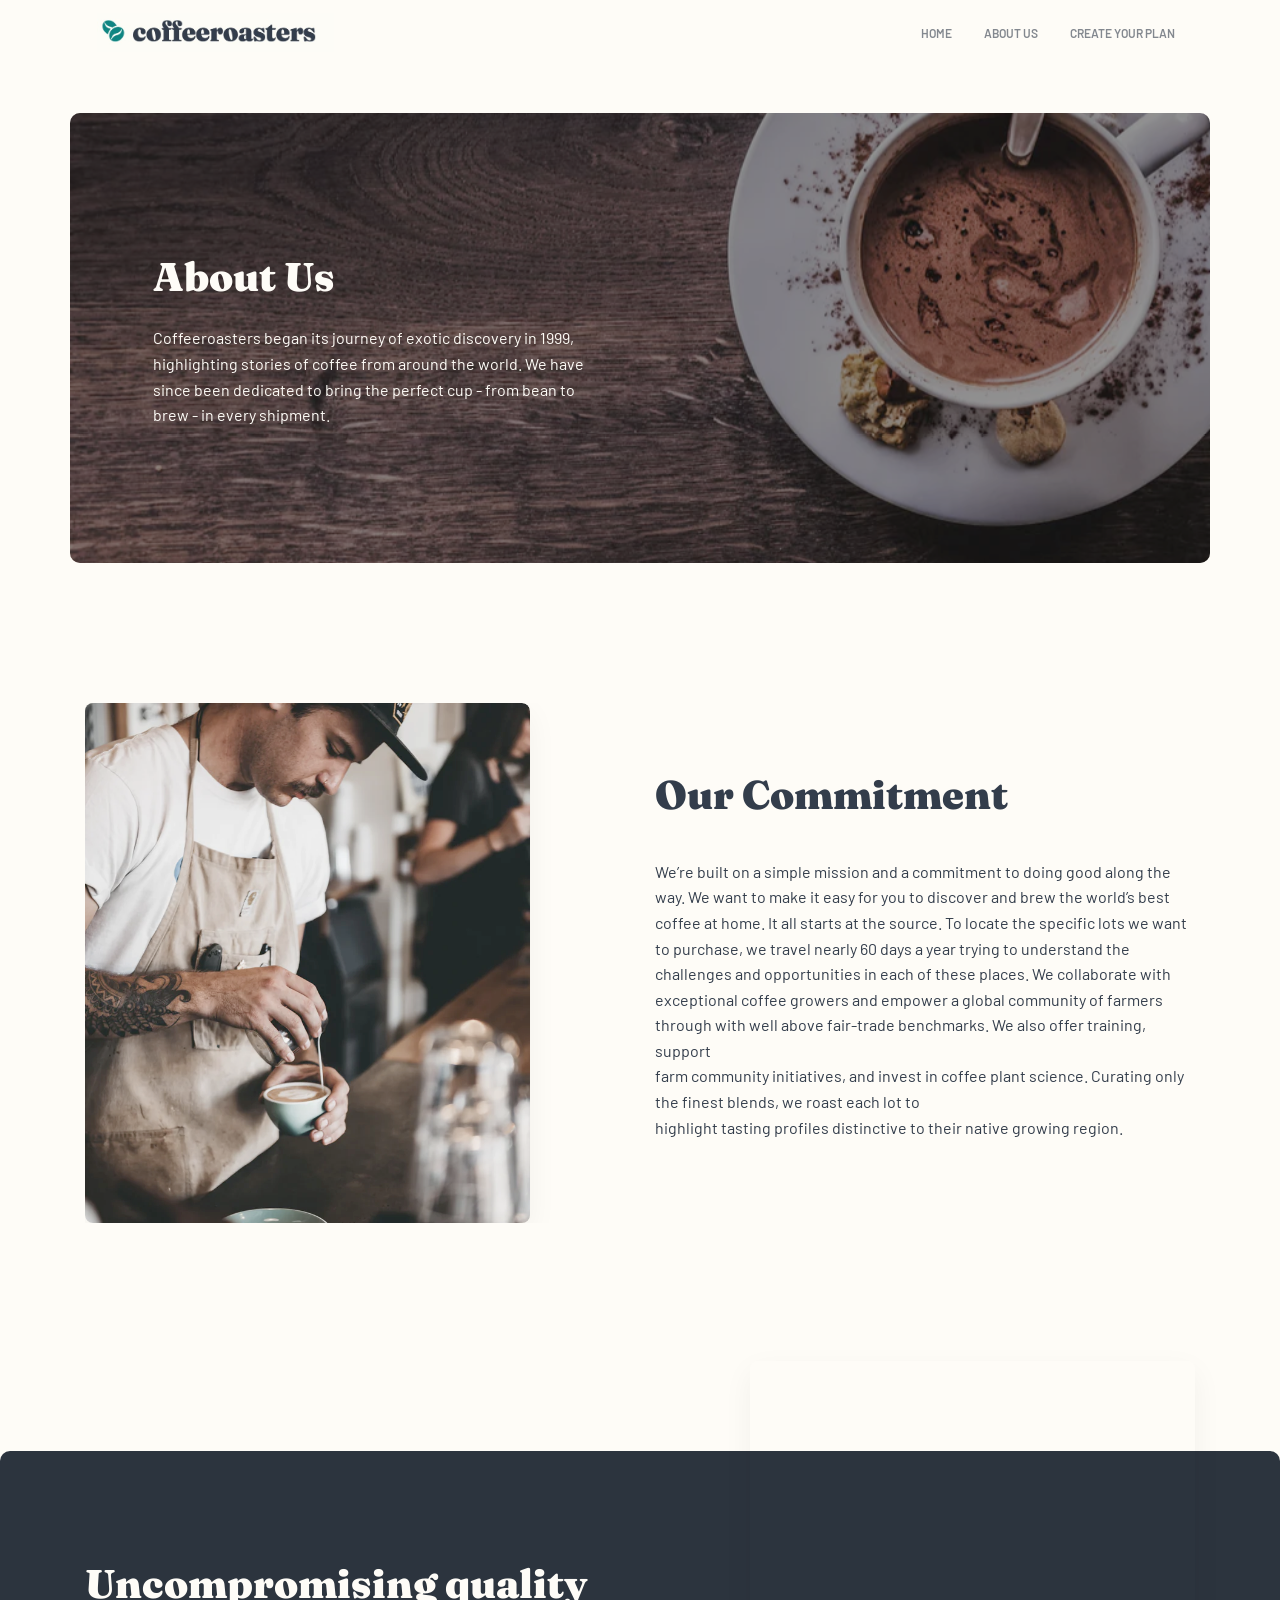
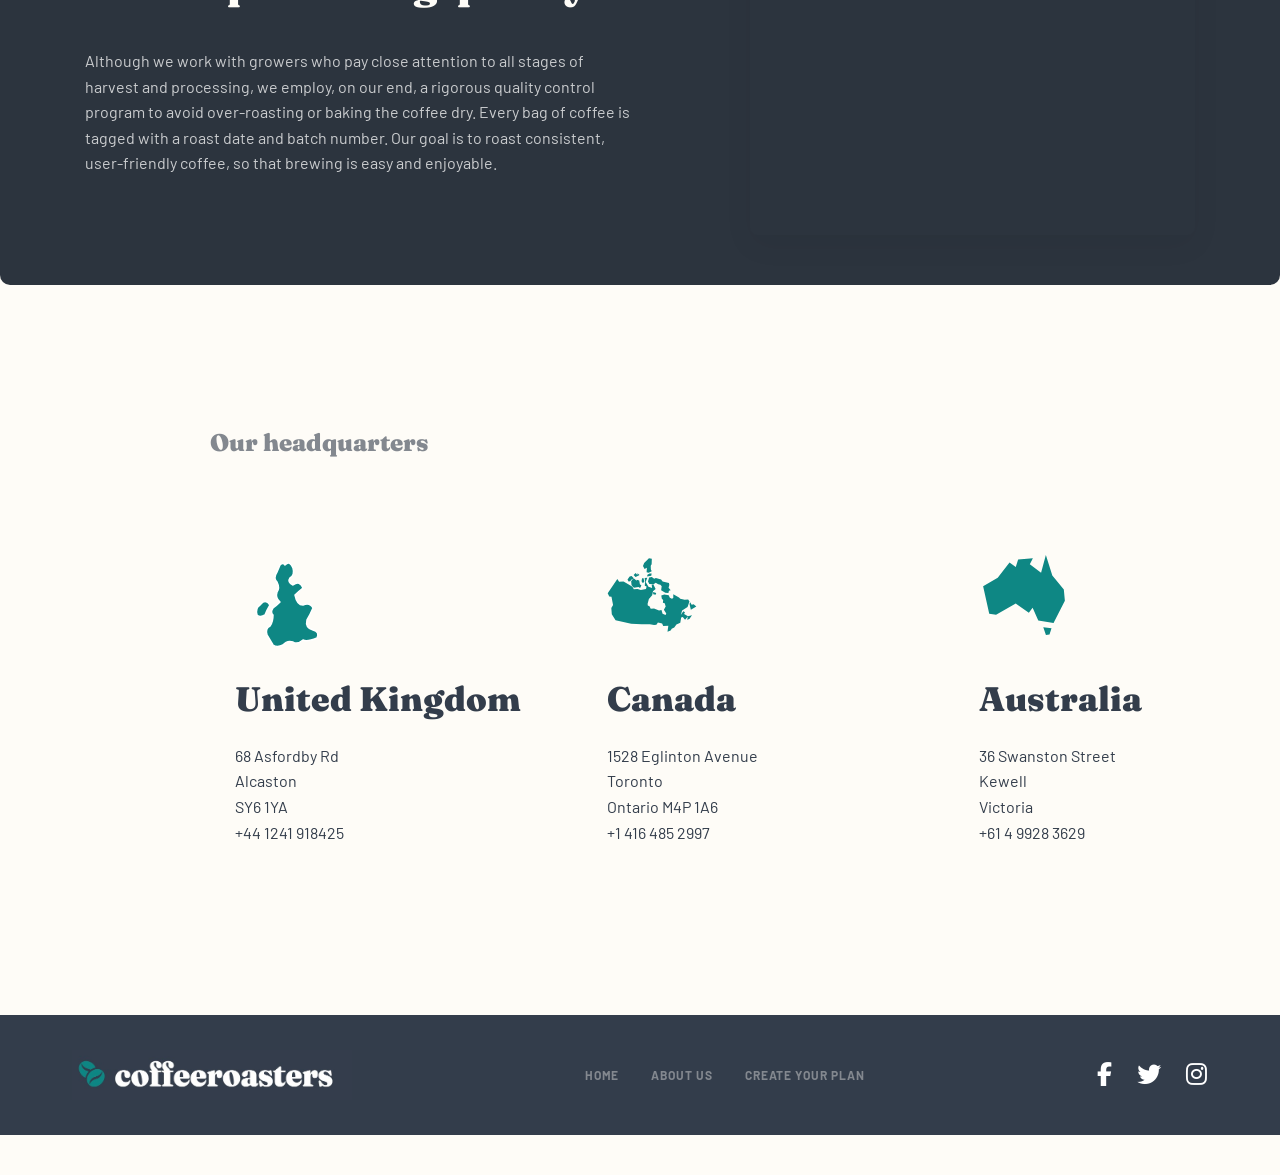
==== semi-final-master/semi-final-master/project1/aboutus.html @ ee19f257 "Add files via upload" ====
<!DOCTYPE html>
<html lang="en">
<head>
    <meta charset="UTF-8">
    <meta name="viewport" content="width=device-width, initial-scale=1.0">
    <title>coffee roasters</title>
    <link rel="preconnect" href="https://fonts.googleapis.com">
<link rel="preconnect" href="https://fonts.gstatic.com" crossorigin>
<link href="https://fonts.googleapis.com/css2?family=Barlow:ital,wght@0,100;0,200;0,300;0,400;0,500;0,600;0,700;0,800;0,900;1,100;1,200;1,300;1,400;1,500;1,600;1,700;1,800;1,900&family=Cairo:wght@200..1000&family=Epilogue:ital,wght@0,100..900;1,100..900&family=Fraunces:ital,opsz,wght@0,9..144,100..900;1,9..144,100..900&family=Glory:ital,wght@0,100..800;1,100..800&family=Inter:ital,opsz,wght@0,14..32,100..900;1,14..32,100..900&family=Roboto:ital,wght@0,100..900;1,100..900&display=swap" rel="stylesheet">
    <link rel="preconnect" href="https://fonts.googleapis.com">
<link rel="preconnect" href="https://fonts.gstatic.com" crossorigin>
<link href="https://fonts.googleapis.com/css2?family=Barlow:ital,wght@0,100;0,200;0,300;0,400;0,500;0,600;0,700;0,800;0,900;1,100;1,200;1,300;1,400;1,500;1,600;1,700;1,800;1,900&family=Cairo:wght@200..1000&family=Epilogue:ital,wght@0,100..900;1,100..900&family=Glory:ital,wght@0,100..800;1,100..800&family=Inter:ital,opsz,wght@0,14..32,100..900;1,14..32,100..900&family=Roboto:ital,wght@0,100..900;1,100..900&display=swap" rel="stylesheet">
    <link href="https://cdn.jsdelivr.net/npm/bootstrap@5.3.8/dist/css/bootstrap.min.css" rel="stylesheet" integrity="sha384-sRIl4kxILFvY47J16cr9ZwB07vP4J8+LH7qKQnuqkuIAvNWLzeN8tE5YBujZqJLB" crossorigin="anonymous">
   
    <link rel="stylesheet" href="https://cdnjs.cloudflare.com/ajax/libs/font-awesome/6.5.0/css/all.min.css">
     <link rel="stylesheet" href="./style/styles2.css">
</head>
<body>
    <nav class="navbar navbar-expand-lg">
  <div class="container-fluid d-flex justify-content-between align-content-center align-items-center">
    <a class="navbar-brand d-flex align-items-center gap-2" href="#">
      <img src="./images/logo.jpeg" alt="coffeeroasters" class="logo object-fit-contain">
    </a>
    <div class="navbar-nav d-flex flex-row gap-3 phone-hide">
      <a class="nav-link fw-semibold navbar barlow phone-hide" href="index.html">HOME</a>
      <a class="nav-link fw-semibold navbar barlow phone-hide" href="aboutus.html">ABOUT US</a>
      <a class="nav-link fw-semibold navbar barlow phone-hide" href="subscribe.html">CREATE YOUR PLAN</a>
      <svg xmlns="http://www.w3.org/2000/svg" width="16px" height="15px" viewBox="0 0 24 24" class="phone-show nav-icon ">
	<path d="M0 0h24v24H0z" fill="none" />
	<path fill="#333d4b" d="M4 18q-.425 0-.712-.288T3 17t.288-.712T4 16h16q.425 0 .713.288T21 17t-.288.713T20 18zm0-5q-.425 0-.712-.288T3 12t.288-.712T4 11h16q.425 0 .713.288T21 12t-.288.713T20 13zm0-5q-.425 0-.712-.288T3 7t.288-.712T4 6h16q.425 0 .713.288T21 7t-.288.713T20 8z" />
</svg>

    </div>
  </div>
</nav>
<div class="container d-flex align-items-center justify-content-center gap-3 mt-5 position-relative overflow-hidden">
  <img src="./images/about-us.png" alt="hero-image" class="hero-image  position-absolute z-0">
   <div class="overlay position-absolute  z-1 "></div>
  <span class="position-absolute hero-text text-left d-flex flex-column gap-3 hero-span-1 z-3">
    <h1 class="fw-bold Fraunces white hero-text-h mb-2 z-3">About Us</h1>
    <p class="barlow white mb-4 desktop-subtitle phone-hide subtitle z-3">Coffeeroasters began its journey of exotic discovery in 1999, <br> highlighting stories of coffee from around the world. We have <br> since been dedicated to bring the perfect cup - from bean to <br>brew  - in every shipment.</p>
     <p class="barlow white mb-4  desktop-subtitle phone-show subtitle z-3">Start your mornings with the world's best <br> coffees. Try our  expertly curated artisan <br> coffees from our best roasters delivered <br> directly to your door, at your schedule.</p>
  </span>
</div>
   <div class="container1 d-flex flex-md-row align-items-center justify-content-center align-content-center position-relative overflow-hidden">
    <div class="img-container position-relative overflow-hidden"> <img src="./images/our-commitment.png" alt="our commitment" class="position-absolute our-commitment-img"></div>
    <div class="our-commitment-text-container d-flex flex-column justify-content-center "> <h3 class=" Fraunces black hero-text-h ">Our Commitment</h3>
      <p class="barlow black subtitle desktop-card ">We’re built on a simple mission and a commitment to doing good along the <br> way. We want to make it easy for you to discover and brew the world’s best <br> coffee at home. It all starts at the source. To locate the specific lots we want <br> to purchase, we travel nearly 60 days a year trying to understand the <br> challenges and opportunities in each of these places. We collaborate with <br> exceptional coffee growers and empower a global community of farmers <br> through with well above fair-trade benchmarks. We also offer training, support <br> farm community initiatives, and invest in coffee plant science. Curating only <br> the finest blends, we roast each lot to <br> highlight tasting profiles distinctive to their native growing region.</p>
      <p class="barlow black subtitle tablet-card ">We’re built on a simple mission and a commitment to doing good along the  way. We want to make it easy for you to discover and brew the world’s best coffee at home. It all starts at the source. To locate the specific lots we want to purchase, we travel nearly 60 days a year trying to understand the  challenges and opportunities in each of these places. We collaborate with  exceptional coffee growers and empower a global community of farmers  through with well above fair-trade benchmarks. We also offer training, support  farm community initiatives, and invest in coffee plant science. Curating only  the finest blends, we roast each lot to highlight tasting profiles distinctive to their native growing region.</p>

    </div>
   </div>
   <div class="container2 d-flex  position-relative ">
    <div class="quality-text d-flex flex-column position-absolute">
      <h3 class=" Fraunces white hero-text-h">Uncompromising quality</h3>
      <p class="barlow white2 subtitle desktop-card phone-hide  ">Although we work with growers who pay close attention to all stages of <br> harvest and processing, we employ, on our end, a rigorous quality control <br> program to avoid over-roasting or baking the coffee dry. Every bag of coffee is <br> tagged with a roast date and batch number. Our goal is to roast consistent, <br> user-friendly coffee, so that brewing is easy and enjoyable.</p>
      <p class="barlow white2 subtitle phone-show  ">Although we work with growers who pay close attention to all stages of  harvest and processing, we employ, on our end, a rigorous quality control  program to avoid over-roasting or baking the coffee dry. Every bag of coffee is  tagged with a roast date and batch number. Our goal is to roast consistent,  user-friendly coffee, so that brewing is easy and enjoyable.</p>

    </div>
    <div class="quality-img-container position-relative overflow-hidden"> <img src="./images/quality-img.png" alt="our commitment" class="position-absolute quality-img"></div>
    </div>
<div class="container hq-section">
<h2 class="hq-title Fraunces">Our headquarters</h2>
<div class="row gy-5">
  <div class="head-quarters d-flex">
<div class="col-12 col-md-4 country1">
<svg xmlns="http://www.w3.org/2000/svg" viewBox="0 0 100 130" width="100" height="130">
  
  <rect width="100" height="130" fill="none" />
  
  
  <path d="
    M 45,15 
    Q 48,12 50,15 
    Q 55,10 58,18 
    Q 60,25 55,28 
    Q 52,32 58,35 
    Q 65,30 68,38 
    Q 63,42 60,45 
    Q 62,55 68,55 
    Q 75,52 78,58 
    Q 75,65 72,70 
    Q 70,78 78,80 
    Q 85,82 82,88 
    Q 72,92 68,90 
    Q 62,95 58,92 
    Q 52,90 48,95 
    Q 42,98 38,95 
    Q 35,90 32,85 
    Q 30,78 35,76 
    Q 38,72 38,65 
    Q 35,62 38,58 
    Q 42,55 45,52 
    Q 40,48 42,42 
    Q 45,38 42,32 
    Q 38,28 42,22 
    Z 
    M 28,52 
    Q 32,50 35,55 
    Q 32,60 30,65 
    Q 25,68 22,65 
    Q 20,58 25,55 
    Z" 
    fill="#2B6CB0" 
    stroke="#FFFFFF" 
    stroke-width="1.5" 
    stroke-linejoin="round" class="hq-icon" />
</svg >

<h3 class="hq-country black Fraunces">United Kingdom</h3>
<div class="hq-address barlow black subtitle">
68 Asfordby Rd<br>
Alcaston<br>
SY6 1YA<br>
+44 1241 918425
</div>
</div>
<div class="col-12 col-md-4 country1">
<svg class="hq-icon" fill="#000000" version="1.1" id="Layer_1" xmlns="http://www.w3.org/2000/svg" xmlns:xlink="http://www.w3.org/1999/xlink" 
	 width="800px" height="800px" viewBox="0 0 260 217" enable-background="new 0 0 260 217" xml:space="preserve">
<path d="M103.994,24.438l4.52,9.233l6.706-3.952l-0.833,12.894l6.066,1.74l8.677-4.785l-2.441-5.486l-0.314-9.886l2.586-4.495
	l0.531-15.976l-8.314-1.329l-13.873,13.728L103.994,24.438z M129.057,46.65l-5.945-0.194l-6.429,3.795l-0.532,5.124l11.746-2.466
	L129.057,46.65z M107.716,71.278l-1.934-10.9l-4.495-0.121l-1.474,8.677l3.48,5.244L107.716,71.278z M121.662,58.082l-3.215,11.383
	l3.867,7.251l12.472,0.387l5.848-4.206l7.493,4.737l6.066,1.112l3.747,4.81l-1.523,11.577l11.94,6.646l9.063,0.822l1.547-6.066
	l4.93-1.837l-6.018-6.961l2.151-7.976l-0.991-5.849l-18.417-4.229l-4.35-6.139l-15.058-4.133l-4.957,1.861l-6.765-4.592
	L121.662,58.082z M133.553,106.323l6.864,1.402l1.788-4.665l-9.063-2.997L133.553,106.323z M85.819,64.559l-0.169,1.257
	l-0.025,0.241l-0.048,0.435l-0.072,0.556l-0.025,0.145l-0.024,0.218l-6.429-6.139l-4.858,1.523l-4.423,6.114l1.209,11.287
	l6.84,7.589l13.268-2.078l4.593,2.296l3.697-7.057l-4.35-3.505l-1.885-11.166L85.819,64.559z M66.943,68.861l4.036-5.269
	l7.033-3.069l-6.961-7.106l-5.559,1.498l-6.211,8.653l2.924,6.115L66.943,68.861z M87.1,54.408l6.864-3.843l-5.728-5.124
	l-0.194,1.426l-0.217,1.74l-0.024,0.194l-0.218,1.836l-4.785-5.969l-5.874,5.921l5.439,5.656L87.1,54.408z M250.266,135.375
	l-5.71,1.208l-4.088-6.812l-2.113,4.85l3.887,16.85L258,141.779L250.266,135.375z M222.711,163.153l2.516-5.087l-4.818-2.963
	l-7.186,10.919l3.815-13.012l15.633-10.046l5.51-15.928l-3.722-5.389l-10.127,0.845l-12.713-3.48l-3.577-3.625l-16.557-8.864
	l0.001-0.296l-0.193,0.193l0.192,0.187l-0.047,10.568l-3.674,2.079l-6.163-2.756l-3.408-7.299l-12.543-2.054l-8.846,3.094
	l1.667,9.111l3.892,3.384l-0.895,7.855l5.245,2.054l2.81,8.846l-5.19,9.982l6.93,10.514l-2.07,4.638l-8.643-3.816l-3.191-10.973
	l-7.057,1.329l-14.453-5.414l-9.499,0.725l-3.625-7.541l-4.882-2.03l-0.532-5.172l3.698-13.583l9.523-10.949l2.296-11.262
	l7.613-6.744l-6.405-13.051l-4.954,0.435l1.232,9.595l-10.465-3.601l-8.169-13.438l4.737-12.278l-7.662,0.459l1.257,11.07
	L109.19,81.84l5.148,1.813l-1.643,7.734l-14.888,2.344l-9.596-2.61l-10.827,1.087l-3.94-7.226l-9.547-6.139l-16.121-9.499
	l-12.713,0.798l-5.22-7.976L2,103.205l4.52,9.692l6.404,0.363l4.593,24.217l-5.003,8.218l1.305,18.465l10.924,16.943l45.076,10.296
	l30.477,1.837l23.589-0.339l12.23,2.562l6.574-0.894l4.423-6.357l12.084,2.804l3.167,7.13l14.791-0.918l-2.372,17.38l9.067-3.269
	l3.142-5.386l7.323-3.602l6.236-8.652l11.214-5.317l2.49-15.203l4.713-1.039l6.525,7.976l8.17-9.233l-2.031,9.305l6.357-2.127
	l7.565-11.117l-11.601,2.755L222.711,163.153z" class="hq-icon1" />
</svg>
<h3 class="hq-country black Fraunces">Canada</h3>
<div class="hq-address barlow black subtitle">
1528 Eglinton Avenue<br>
Toronto<br>
Ontario M4P 1A6<br>
+1 416 485 2997
</div>
</div>

<div class="col-12 col-md-4 country1">
<svg xmlns="http://www.w3.org/2000/svg" width="90px" height="90px" viewBox="0 0 512 512">
	<path d="M0 0h512v512H0z" fill="none" />
	<path fill="#0E8784" d="m380.37 28.839l-27.24 100.215l-64-48l17.405-34.46l-83.863 8.079l-13.541 42.38l-35.512-25.482l-67.16 85.62l-83.008 48.593l34.81 156.752l38.87 6.518l112-64l74.38 52.082l21.62-28.094l32 72.012L424 415.452l64.549-126.398l-6.014-64.703l-65.404-79.297l-36.762-116.215zm-14.75 411.238l15.099 43.084l20.412-2.107l11.435-35.864l-46.947-5.113z" class="hq-icon1" />
</svg>

<h3 class="hq-country black Fraunces Australia ">Australia</h3>
<div class="hq-address barlow black subtitle">
36 Swanston Street<br>
Kewell<br>
Victoria<br>
+61 4 9928 3629
</div>
</div>
</div>
</div>
</div>
 <footer class=" d-flex align-items-center justify-content-between " >
  <div class="  container-fluid icons-container">
    <div class="d-flex align-items-center justify-content-between align-content-center">

      <img src="./images/img-footer.jpeg" alt="logo">

      <div class="d-flex  icon-container ">
        <a href="#" class="barlow footer-icon">HOME</a>
        <a href="aboutus.html" class="barlow footer-icon">ABOUT US</a>
        <a href="#" class="barlow footer-icon">CREATE YOUR PLAN</a>
      </div>

      <div class="d-flex gap-4">
  <a href="#"><i class="fab fa-facebook-f "></i></a>
  <a href="#"><i class="fab fa-twitter"></i></a>
  <a href="#"><i class="fab fa-instagram"></i></a>
</div>

    </div>
  </div>
</footer>
<script src="main.js"></script>
</body>
</html>
---- semi-final-master/semi-final-master/project1/style/styles2.css ----
* {
    margin: 0;
    padding: 0;
    box-sizing: border-box;
}
body {
    background-color: #FEFCF7;
}
.navbar {
    font-size: 12px;
    color: #83888F;
}
.black {
    color: #333D4B;
}
.navbar {
  animation: fadeInDown 0.7s ease both;
}
.tablet-card{
    display: none;
}
.desktop-card{
    display: block;
}
.phone-show{
  display: none;
}
.green1{
    color: #0E8784;
}
.logo {
    width: 236.999694824218px;
    height: auto;
    margin-left: 85px;
}
.navbar-nav {
    margin-right: 85px !important;
}
.tablet-subtitle{
    display: none;
}

.barlow {
    font-family: 'Barlow', sans-serif;
}
.Fraunces {
    font-family: 'Fraunces', serif;
}
.white {
    color: #FEFCF7;
}
.white2 {
    color: rgba(255, 255, 255, 0.75);
}
.green {
    background-color: #0E8784;
}
.hero-image {
    width: 1022px;
    height: 1532px;
    top: -630px;
    left: 255px;
    transform: scaleX(1) scaleY(1) rotate(270deg)
}
.container {
    width:  1270px!important;
    height: 450px !important;
    border-radius: 10px;
}
.hero-text-h {
    font-size: 40px;
    font-weight: 900 !important;
    line-height: 120%;
}
.hero-span-1 {
    left: 83px;
    top: 140px;
}
.subtitle {
    font-weight: 400;
    font-size: 16px;
    line-height: 160%;
}
.overlay{
  width: 1270px !important;     
  height: 450px !important; 
  background-color: #00000066;
}

.container1 {
    width: 1110px !important;
    height: 520px !important;
    margin: 140px auto 0 auto; 
    gap: 125px;
   
}

.img-container {
    width: 445px;
    height: 520px;
    border-radius: 8px;
}
   

.our-commitment-img {
    width: 485px;
    height: 606px;
    border-radius: 8px;
    left: -40px;
}

.our-commitment-text-container {
    width: 540px;
    height: 340px;
    text-align: left;
    gap: 32px;

}
.container2 {
    width: 1280px !important;
    height: 434px !important;
    margin: 228px auto 0 auto; 
    background-color: #2C343E;
    border-radius: 10px;
}
.quality-text{
    text-align: left;
    gap: 32px !important;
    top: 25%;
    left: 85px;
}
.quality-img-container {
    width: 445px ;
    height: 474px ;
    border-radius: 8px;
    top: -90px;
    left: 750px;
}
.quality-img {
    width: 512px !important;
    height: 767px !important;
    border-radius: 8px;
    top: -50px;
    left: -40px;
}
.hq-section {
  margin: 140px 195.5px 140px 197.5px;
  flex-direction: row;
}
.hq-title {
  font-weight: 900;
  color: #83888F;
  font-size: 24px;
  margin-bottom: 64px;
  line-height: 150%;
}
.hq-icon {
  width: 90px !important;
  height: 90px !important;
  margin-bottom: 40px;
  fill: #0E8784;
}

.hq-country {
  font-weight: 900;
  font-size: 34px;
  margin-bottom: 24px;
  line-height: 113.99999999999999%;
}
.Australia {
  margin-top: 40px;
}
footer {
  background-color: #333D4B;
  width: 1280px;
  height: 119.99993896484375px;
  margin: 0 auto;
  margin-bottom: 40px;
  padding: 20px 60px;
}

footer img {
    width: 237.000244140625;
  height: 50px;
}

footer a {
  color: #fff;
  font-weight: 700;
  text-decoration: none;
  font-size: 12px;
  letter-spacing: 0.92px;
}
.footer-icon{
    color: #83888F;
    transition: color 0.3s;
}
footer i {
  font-size: 24px;
}
.icon-container{
    gap: 32px;
}
icons-container{
  margin-left: 80px !important;
}

.footer-icon:hover{
    color: #FFFFFF;
} 
footer a i {
  transition: color 0.3s;
}

footer a:hover i {
  color: #FDD6BA;
}

@keyframes fadeInDown {
    from { opacity: 0; transform: translateY(-25px); }
    to   { opacity: 1; transform: translateY(0); }
}

@keyframes fadeInUp {
    from { opacity: 0; transform: translateY(35px); }
    to   { opacity: 1; transform: translateY(0); }
}

@keyframes fadeInLeft {
    from { opacity: 0; transform: translateX(-45px); }
    to   { opacity: 1; transform: translateX(0); }
}

@keyframes fadeInRight {
    from { opacity: 0; transform: translateX(45px); }
    to   { opacity: 1; transform: translateX(0); }
}

@keyframes heroZoom {
    from { transform: scaleX(1) scaleY(1) rotate(270deg) scale(1.12); }
    to   { transform: scaleX(1) scaleY(1) rotate(270deg) scale(1); }
}

@keyframes softPulse {
    0%, 100% { transform: scale(1); }
    50%      { transform: scale(1.08); }
}
.reveal-on-scroll {
    opacity: 0;
    transform: translateY(30px);
    transition: all 0.6s ease-out;
}

.reveal-on-scroll.in-view {
    opacity: 1;
    transform: translateY(0);
}

.hero-image {
    animation: heroZoom 1.6s ease-out both;
}

.hero-text-h {
    animation: fadeInUp 0.9s ease both;
    animation-delay: 0.3s;
}

.hero-span-1 .subtitle {
    animation: fadeInUp 0.9s ease both;
    animation-delay: 0.55s;
}


.reveal-left,
.reveal-right,
.reveal-up {
    opacity: 0;
}

.reveal-left.in-view {
    animation: fadeInLeft 0.9s ease both;
}
.reveal-right.in-view {
    animation: fadeInRight 0.9s ease both;
}
.reveal-up.in-view {
    animation: fadeInUp 0.9s ease both;
}


.delay-1.in-view { animation-delay: 0.1s; }
.delay-2.in-view { animation-delay: 0.3s; }
.delay-3.in-view { animation-delay: 0.5s; }


.img-container,
.quality-img-container {
    overflow: hidden;
}

.our-commitment-img,
.quality-img {
    transition: transform 0.6s ease;
}
.img-container:hover .our-commitment-img,
.quality-img-container:hover .quality-img {
    transform: scale(1.06);
}

.hq-icon,
.hq-icon1 {
    transition: transform 0.4s ease;
}
.col-12:hover .hq-icon,
.col-12:hover .hq-icon1 {
    animation: softPulse 0.6s ease;
}

footer {
    animation: fadeInUp 0.8s ease both;
}



.img-container, .quality-img-container {
    overflow: hidden;
    box-shadow: 0 10px 30px rgba(0,0,0,0.05);
    transition: box-shadow 0.4s ease, transform 0.4s ease;
}

.img-container:hover, .quality-img-container:hover {
    box-shadow: 0 20px 40px rgba(0,0,0,0.12);
}


.img-container:hover .our-commitment-img {
    transform: scale(1.05); 
}

.quality-img-container:hover .quality-img {
    transform: scale(1.05) translateY(-50px); 
}


.hq-section .col-12 {
    transition: transform 0.4s cubic-bezier(0.165, 0.84, 0.44, 1), box-shadow 0.4s ease;
    padding: 25px;
    border-radius: 12px;
}

.hq-section .col-12:hover {
    transform: translateY(-10px);
    background-color: #ffffff;
    box-shadow: 0 15px 30px rgba(51, 61, 75, 0.05);
}
@keyframes softPulse {
    0%, 100% { transform: scale(1) rotate(0deg); }
    50% { transform: scale(1.1) rotate(5deg); fill: #66D2CF; }
}

.col-12:hover .hq-icon,
.col-12:hover .hq-icon1 {
    animation: softPulse 0.6s ease forwards;
}


.nav-link, footer a {
    position: relative;
    transition: color 0.3s ease;
}
.nav-link::after, footer a::after {
    content: '';
    position: absolute;
    width: 0;
    height: 2px;
    bottom: -4px;
    left: 0;
    background-color: #0E8784;
    transition: width 0.3s ease;
}
.nav-link:hover::after, footer a:hover::after {
    width: 100%;
}
@media (min-width: 768px) and (max-width: 1024px) {
  .logo{
    margin-left: 0px; 
  }
  .navbar-nav{
    margin-right: 0px !important; 
    gap: 33px !important;
  }
  .hero-image{
    width: 792px;
    height: 1188px;
    top: -250px;
    left: 90px;
  }
  .container{
    width:  704px !important;
    height: 400px !important;
  }
  .container1{
    width: 704px !important;
    height: 520px !important;
    gap: 50px !important;
  }
  .tablet-card{
    display: block;
}
  .desktop-card{
    display: none;
}
.container2{
    width: 704px !important;
    height: 402px !important;
    margin: 350px auto 0 auto;
}
.quality-img {
    width: 634px !important;
    height: 949px !important;
    top: -325px;
    left: -40px;
}
.quality-img-container{
    width: 573px !important;
    height: 300px !important;
    left: 70px !important;
    top: -220px !important;
}
.quality-text{
    text-align: center;
    gap: 10px !important;
    top: 30%;
    left: 85px;
}
.hero-text-h {
    font-size: 32px;
    font-weight: 900 !important;
    line-height: 140%;
    
}
.hq-section {
   width: 704px !important;
   height: 356.9560546875px !important;
   justify-content: center;
   align-items: center !important;
   margin-left: 70px;
  
}
.hq-title {
    font-size: 20px;
    line-height: 140%;
}
.head-quarters {
    display: flex;
    align-items: center;
    gap: 45px;
}
footer{
  width: 704px;
  height: 100px;
  gap: 73px ;
   padding: 30px 20px;

}
footer img{
  width: 160.00035095214844px;
  height: auto;
  
}
footer .icons-container > div {
   
    gap: 24px !important; 
    
}


footer .icon-container {

    gap: 16px !important;
}

footer img {
    width: 160px;
    height: auto;
    margin-bottom: 10px;
}

footer i {
    font-size: 20px;
}
}
@media (max-width: 768px) {
 .phone-hide{
  display: none;
 } 
 .phone-show{
  display: block;
  
 }
 
 .nav-icon{
   transform: translate(100px , 0px) !important;
  }
 .navbar{
  width: 343px;
  
 }
 .logo{
  width: 160px;
  height: 16.2021484375;
  margin-left: 5px;
 }
 .container {          
    width: 343px !important;     
    height: 506px !important; 
    margin-top: 20px !important;  
    justify-content: center !important;
    align-items: center !important;    
    margin-left: 24px; 
   
  }
  .hero-text-h{
    font-size: 28px;
  } 
  .hero-span-1{
    top: 50;
    left: 30px;
    align-items: center;
  }
.hero-image {
    width: 544px;
    height: 816px;
  object-fit: contain !important;
  top:  -162.2px;
  left: -30px;
}
.overlay{
     width: 500px !important;     
    height: 506px !important; 
}
.container1{
    width: 343px !important;
    height: 892px !important;
    flex-direction: column !important; 
    margin:80px 0px 0px 24px;
    justify-content: flex-start !important;
    align-items: flex-start !important;
    text-align: center !important;
}
.quality-text{
    text-align: center;
    gap: 32px !important;
    top: 20%;
    left: 0%;
}
.container2{
    width: 343px !important;
    height: 508px !important;
     margin-left: 24px; 
}
.quality-img-container{
    width: 280px;
    height: 156px;
    left: 9%;
}
.quality-img{
    width: 634px;
    height: 949px;
    top: -220px;
    left: 0px;
}
.head-quarters{
    flex-direction: column !important;
}
footer {
    width: 343px; 
    height: 176.0006561279297px; 
    margin-left: 16px;
    margin-top: 750px;
}
footer .icons-container > div {
    flex-direction: column !important; 
    gap: 24px !important; 
    text-align: center;
}


.icon-container {
    flex-direction: row; 
   justify-content: space-between !important;
    font-size: 12px;
}

footer img {
    width: 237.000244140625px;
    height: auto;
    margin-bottom: 10px;
}

footer i {
    font-size: 20px;
}
}
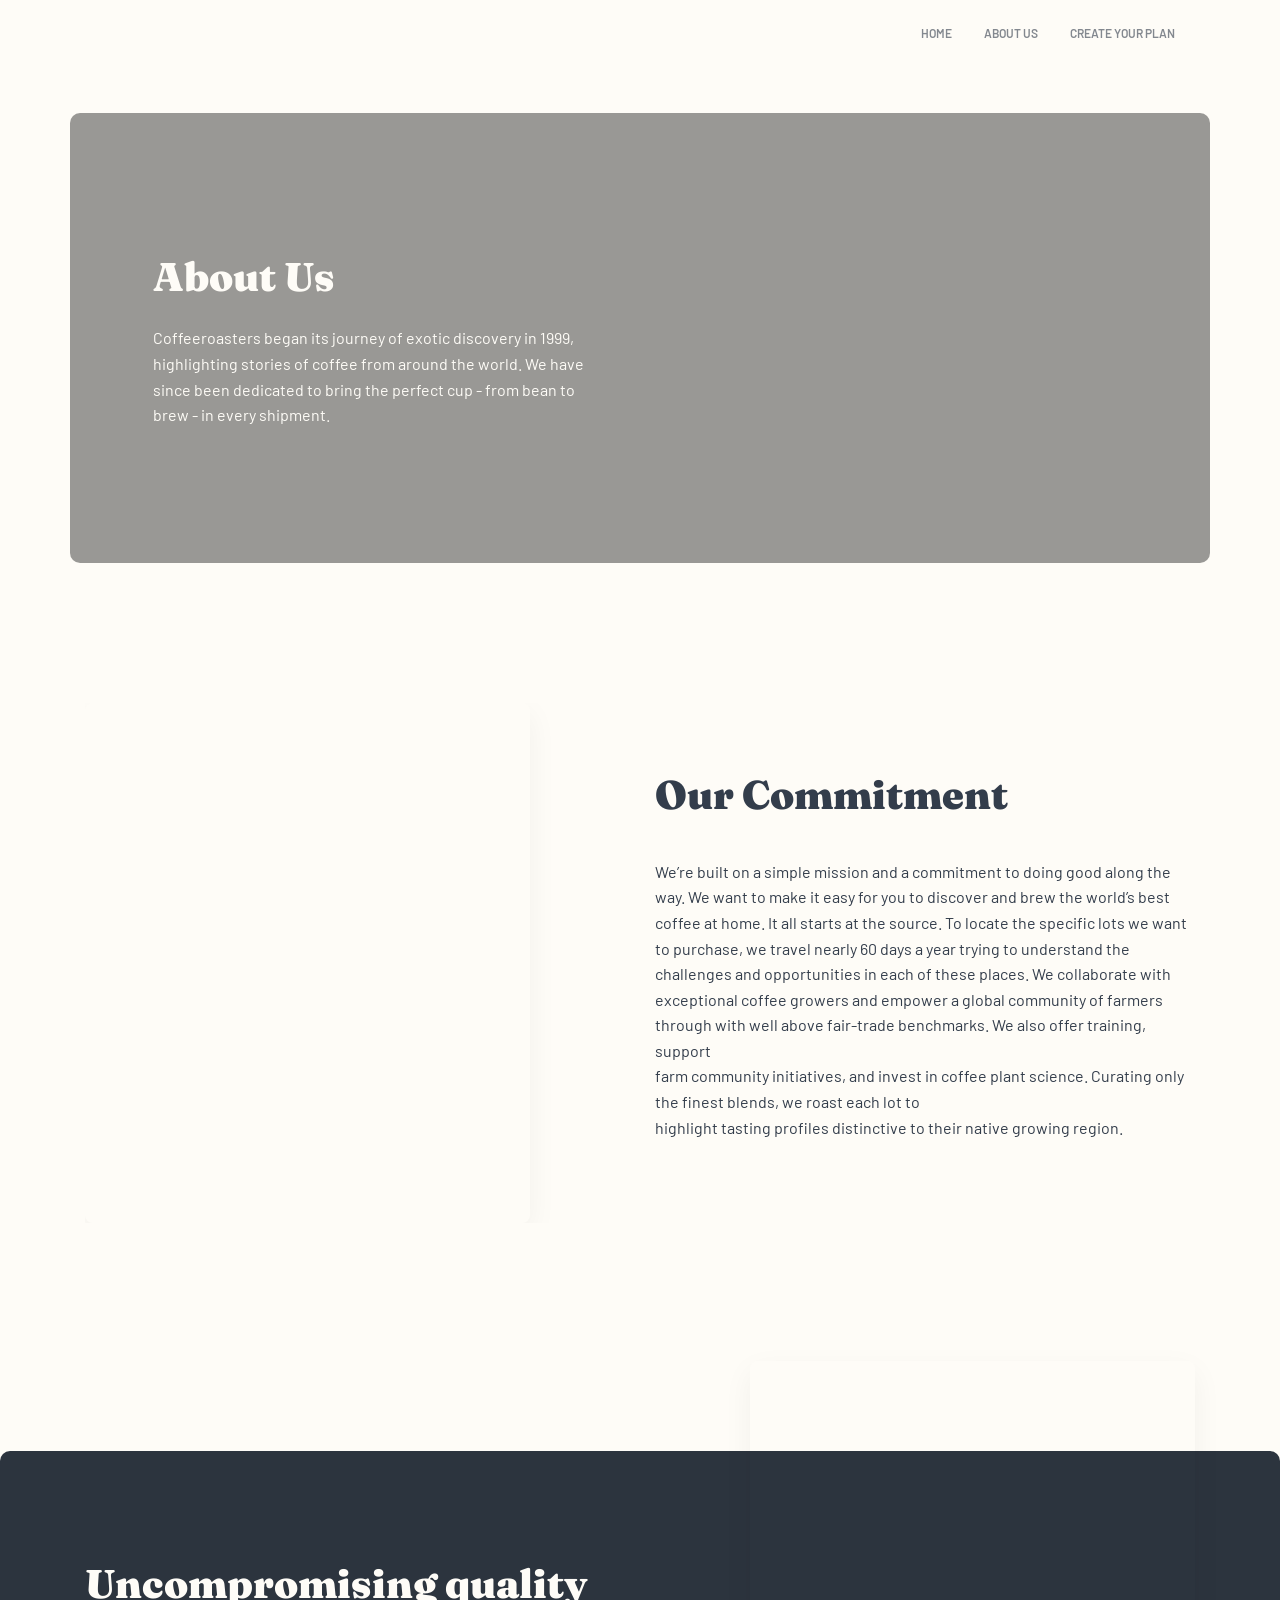
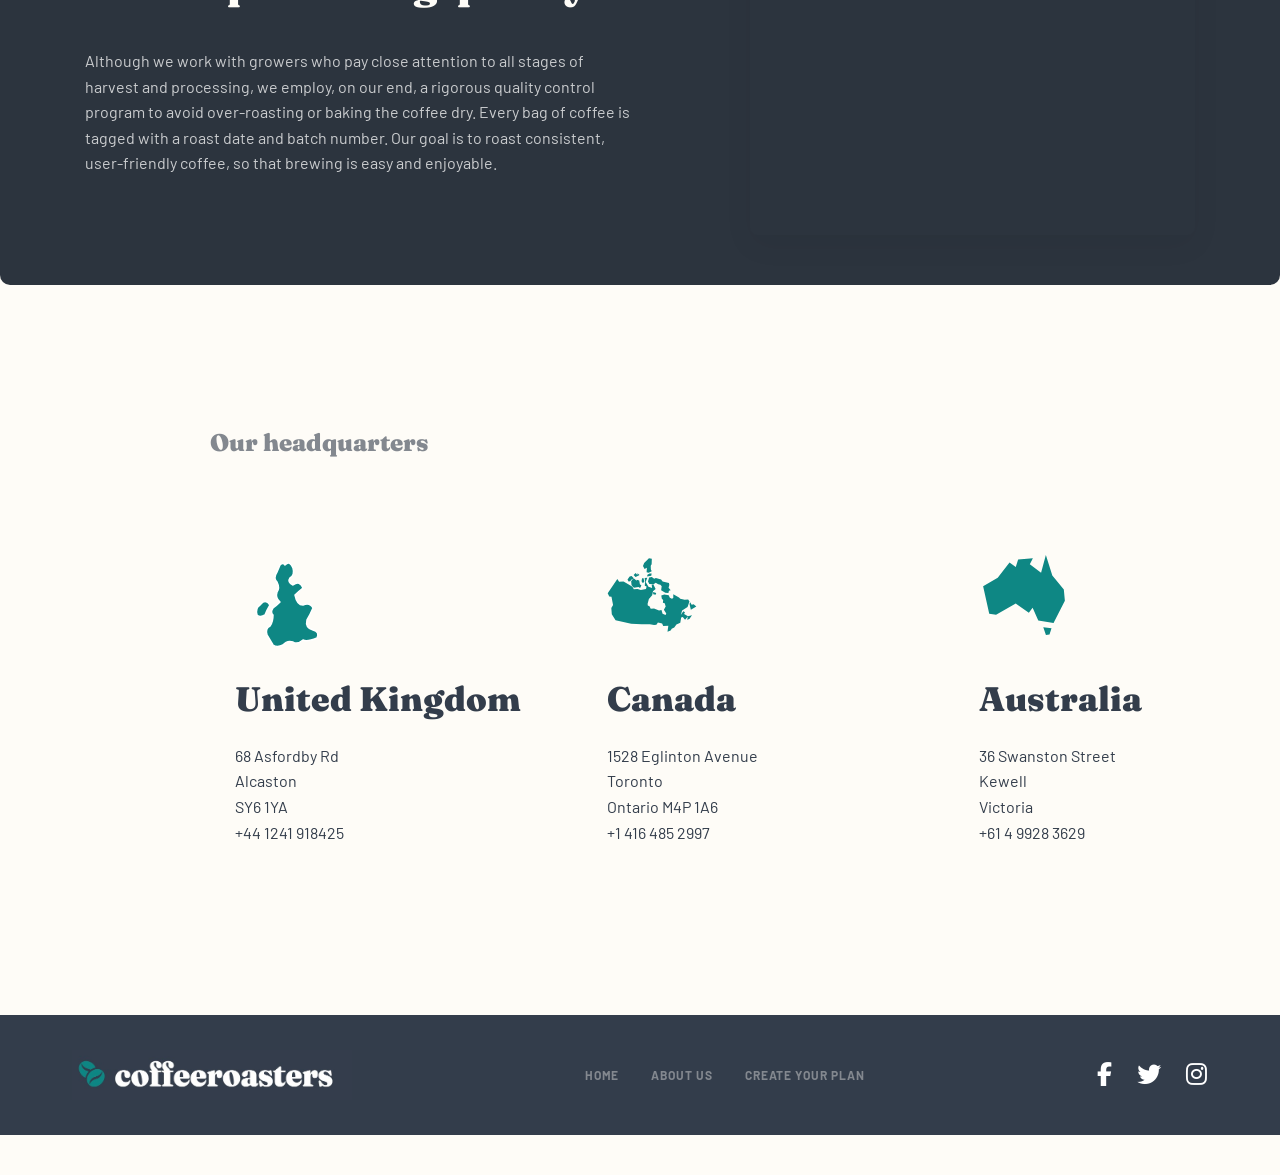
==== commit 288064f5: "Update aboutus.html" ====
--- a/semi-final-master/semi-final-master/project1/aboutus.html
+++ b/semi-final-master/semi-final-master/project1/aboutus.html
@@ -173,9 +173,9 @@
       <img src="./images/img-footer.jpeg" alt="logo">
 
       <div class="d-flex  icon-container ">
-        <a href="#" class="barlow footer-icon">HOME</a>
+        <a href="index.html" class="barlow footer-icon">HOME</a>
         <a href="aboutus.html" class="barlow footer-icon">ABOUT US</a>
-        <a href="#" class="barlow footer-icon">CREATE YOUR PLAN</a>
+        <a href="subscribe.html" class="barlow footer-icon">CREATE YOUR PLAN</a>
       </div>
 
       <div class="d-flex gap-4">
@@ -189,4 +189,4 @@
 </footer>
 <script src="main.js"></script>
 </body>
-</html>+</html>
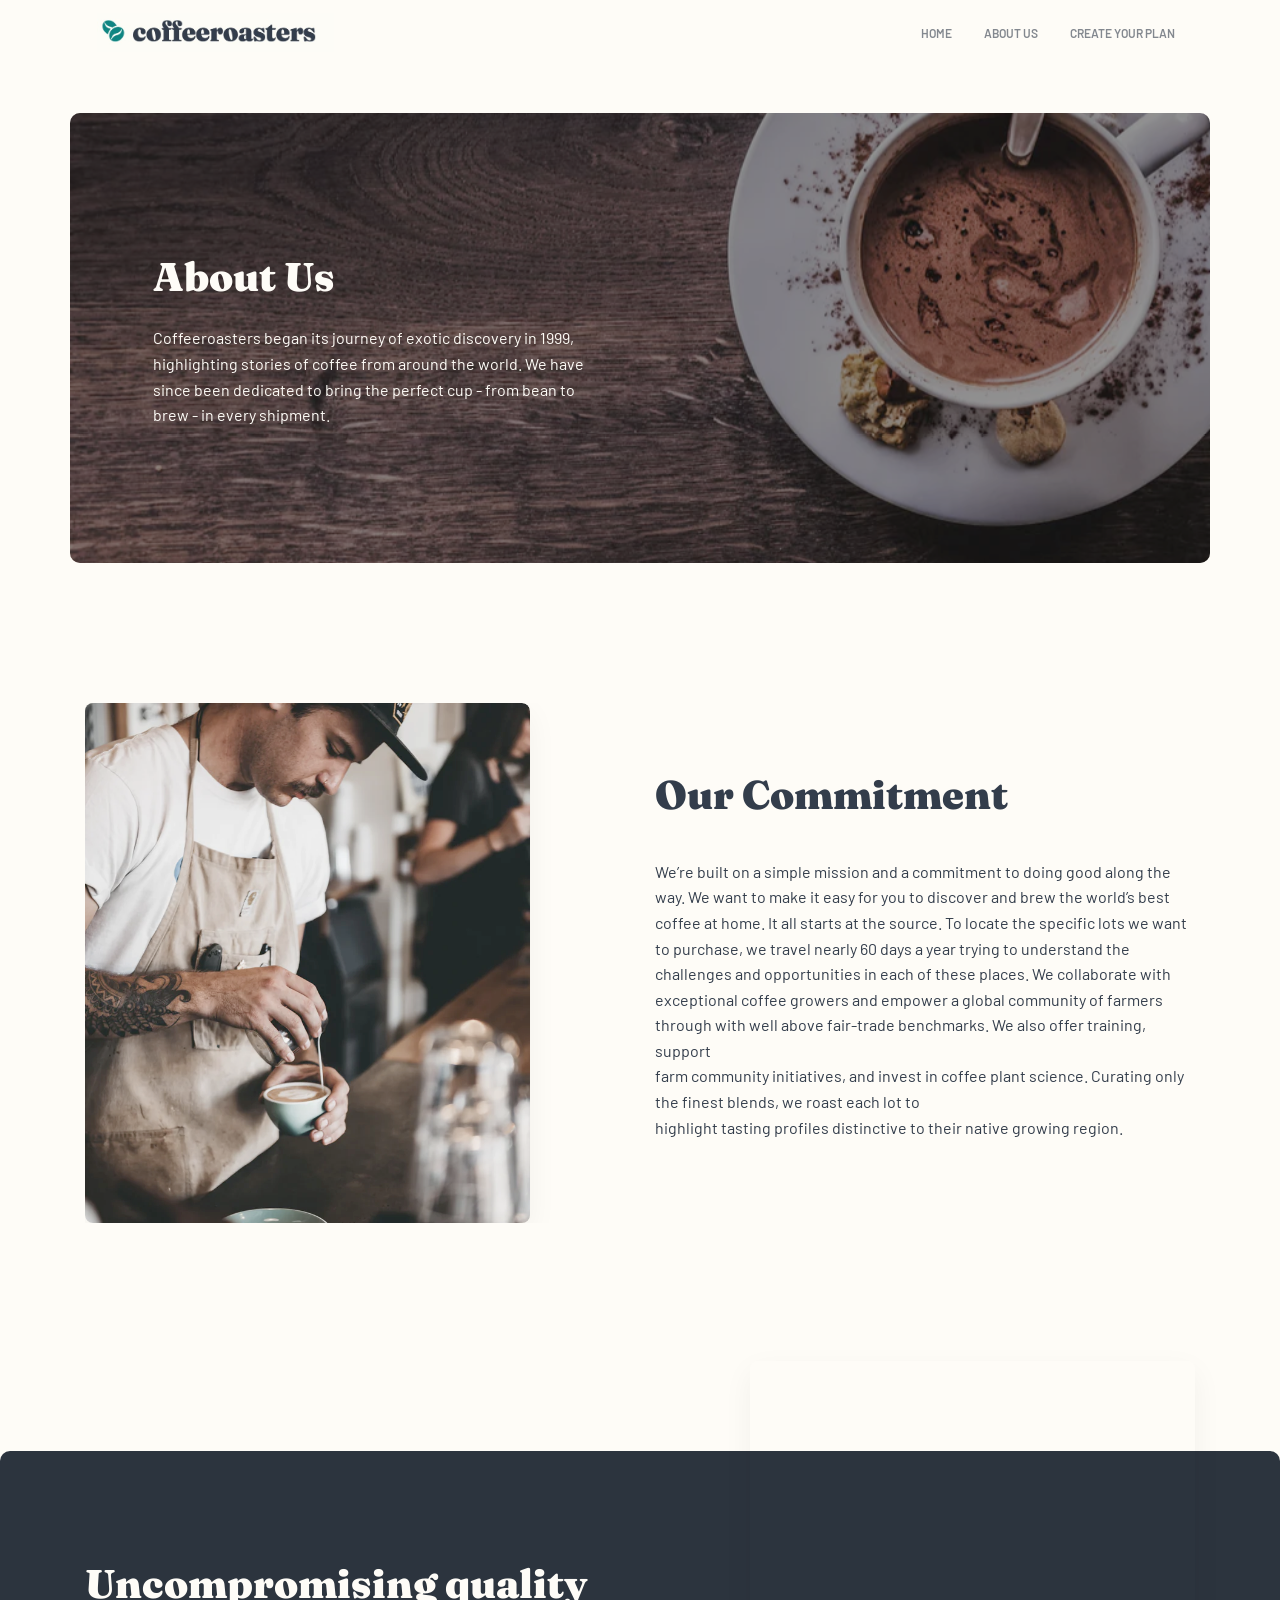
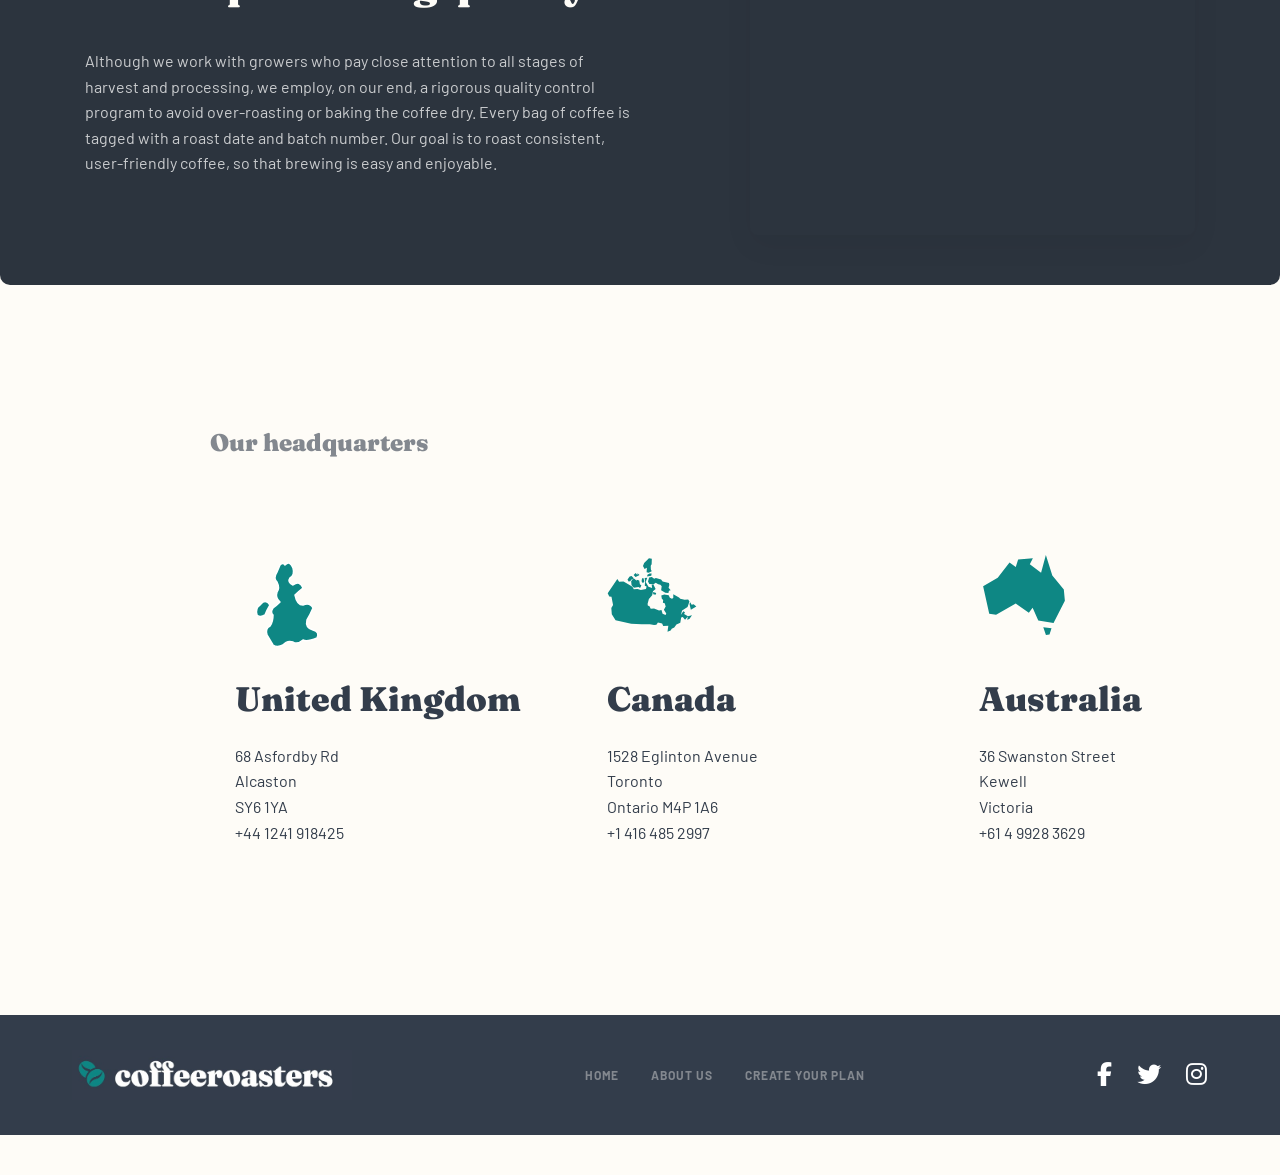
==== commit d43fba54: "Update ABOUT US link to use a placeholder" ====
--- a/semi-final-master/semi-final-master/project1/aboutus.html
+++ b/semi-final-master/semi-final-master/project1/aboutus.html
@@ -174,7 +174,7 @@
 
       <div class="d-flex  icon-container ">
         <a href="index.html" class="barlow footer-icon">HOME</a>
-        <a href="aboutus.html" class="barlow footer-icon">ABOUT US</a>
+        <a href="#" class="barlow footer-icon">ABOUT US</a>
         <a href="subscribe.html" class="barlow footer-icon">CREATE YOUR PLAN</a>
       </div>
 
--- a/semi-final-master/semi-final-master/project1/style/styles2.css
+++ b/semi-final-master/semi-final-master/project1/style/styles2.css
@@ -573,6 +573,7 @@
 .head-quarters{
     flex-direction: column !important;
 }
+    
 footer {
     width: 343px; 
     height: 176.0006561279297px; 
@@ -601,4 +602,4 @@
 footer i {
     font-size: 20px;
 }
-}+}
